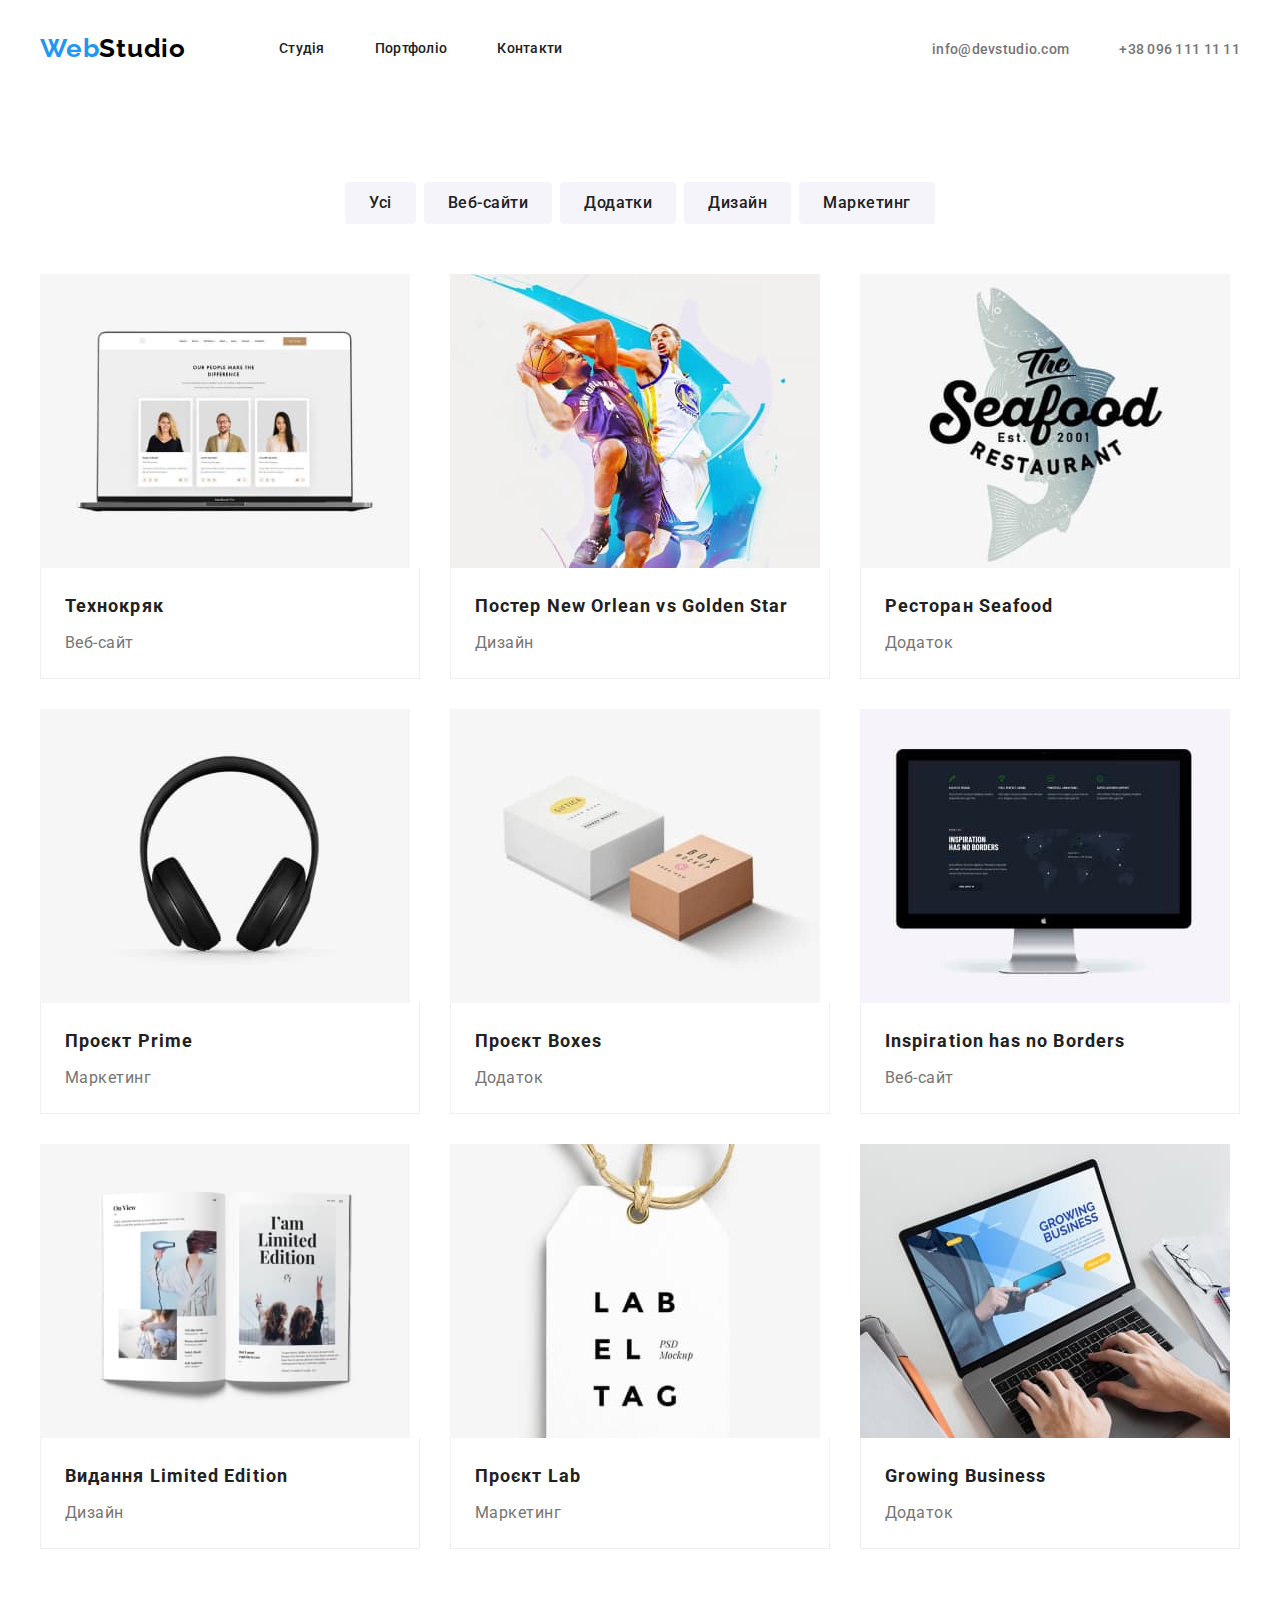
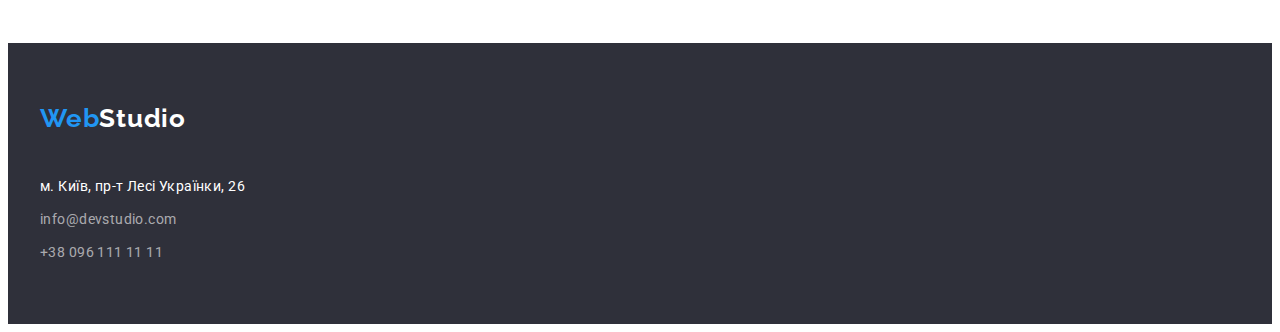
==== portfolio.html @ 74b708aa "Initial commit" ====
<!DOCTYPE html>
<html lang="uk">
	<head>
		<meta charset="UTF-8" />
		<meta http-equiv="X-UA-Compatible" content="IE=edge" />
		<meta name="viewport" content="width=device-width, initial-scale=1.0" />
		<title>Document</title>
		<link rel="preconnect" href="https://fonts.googleapis.com" />
		<link rel="preconnect" href="https://fonts.gstatic.com" crossorigin />
		<link
			href="https://fonts.googleapis.com/css2?family=Raleway:wght@700&family=Roboto:wght@400;500;700;900&display=swap"
			rel="stylesheet"
		/>
		<link
			rel="stylesheet"
			href="https://cdnjs.cloudflare.com/ajax/libs/modern-normalize/1.1.0/modern-normalize.min.css"
			integrity="sha512-wpPYUAdjBVSE4KJnH1VR1HeZfpl1ub8YT/NKx4PuQ5NmX2tKuGu6U/JRp5y+Y8XG2tV+wKQpNHVUX03MfMFn9Q=="
			crossorigin="anonymous"
			referrerpolicy="no-referrer"
		/>
		<link rel="stylesheet" href="./css/styles.css" />
	</head>
	<body>
		<!-- =========================HEDER========================= -->
		<header class="heder">
			<div class="heder-conteiner conteiner">
				<a href="/" class="heder-logo link">
					Web<span class="heder-logo-part link">Studio</span>
				</a>
				<nav class="nav-list list">
					<ul class="hedern-nav-list list">
						<li class="nav-item list"><a href="index.html" class="nav-link link">Студія</a></li>
						<li class="nav-item list"><a href="portfolio.html" class="nav-link link">Портфоліо</a></li>
						<li class="nav-item list"><a href="" class="nav-link link">Контакти</a></li>
					</ul>
				</nav>
				<ul class="heder-list list">
					<li class="heder-mail-item">
						<a href="mailto:info@devstudio.com" class="heder-mail-link link">info@devstudio.com</a>
					</li>
					<li class="heder-tel-item">
						<a href="tel:+380961111111" class="heder-tel-link link">+38 096 111 11 11</a>
					</li>
				</ul>
			</div>
			<!-- =========================HEDER========================= -->
		</header>
		<main class="main-portfolio section">
			<!-- =========================MAIN========================= -->
			<div class="conteiner">
				<h1 hidden class="secondary-title">Портфоліо</h1>
				<ul class="main-list-btn list">
					<li class="main-item-btn"><button type="button" class="portfolio-btn">Усі</button></li>
					<li class="main-item-btn"><button type="button" class="portfolio-btn">Веб-сайти</button></li>
					<li class="main-item-btn"><button type="button" class="portfolio-btn">Додатки</button></li>
					<li class="main-item-btn"><button type="button" class="portfolio-btn">Дизайн</button></li>
					<li class="main-item-btn"><button type="button" class="portfolio-btn">Маркетинг</button></li>
				</ul>
				<ul class="portfolio-list list">
					<li class="portfolio-item-list">
						<img src="./images/portfolio-img-1.jpg" alt="товар" width="370" height="294" />
						<div class="sub-border">
							<h2 class="portfolio-title">Технокряк</h2>
							<p class="portfolio-text">Веб-сайт</p>
						</div>
					</li>
					<li class="portfolio-item-list">
						<img src="./images/portfolio-img-2.jpg" alt="товар" width="370" height="294" />
						<div class="sub-border">
							<h2 class="portfolio-title">Постер New Orlean vs Golden Star</h2>
							<p class="portfolio-text">Дизайн</p>
						</div>
					</li>
					<li class="portfolio-item-list">
						<img src="./images/portfolio-img-3.jpg" alt="товар" width="370" height="294" />
						<div class="sub-border">
							<h2 class="portfolio-title">Ресторан Seafood</h2>
							<p class="portfolio-text">Додаток</p>
						</div>
					</li>
					<li class="portfolio-item-list">
						<img src="./images/portfolio-img-4.jpg" alt="товар" width="370" height="294" />
						<div class="sub-border">
							<h2 class="portfolio-title">Проєкт Prime</h2>
							<p class="portfolio-text">Маркетинг</p>
						</div>
					</li>
					<li class="portfolio-item-list">
						<img src="./images/portfolio-img-5.jpg" alt="товар" width="370" height="294" />
						<div class="sub-border">
							<h2 class="portfolio-title">Проєкт Boxes</h2>
							<p class="portfolio-text">Додаток</p>
						</div>
					</li>
					<li class="portfolio-item-list">
						<img src="./images/portfolio-img-6.jpg" alt="товар" width="370" height="294" />
						<div class="sub-border">
							<h2 class="portfolio-title">Inspiration has no Borders</h2>
							<p class="portfolio-text">Веб-сайт</p>
						</div>
					</li>
					<li class="portfolio-item-list">
						<img src="./images/portfolio-img-7.jpg" alt="товар" width="370" height="294" />
						<div class="sub-border">
							<h2 class="portfolio-title">Видання Limited Edition</h2>
							<p class="portfolio-text">Дизайн</p>
						</div>
					</li>
					<li class="portfolio-item-list">
						<img src="./images/portfolio-img-8.jpg" alt="товар" width="370" height="294" />
						<div class="sub-border">
							<h2 class="portfolio-title">Проєкт Lab</h2>
							<p class="portfolio-text">Маркетинг</p>
						</div>
					</li>
					<li class="portfolio-item-list">
						<img src="./images/portfolio-img-9.jpg" alt="товар" width="370" height="294" />
						<div class="sub-border">
							<h2 class="portfolio-title">Growing Business</h2>
							<p class="portfolio-text">Додаток</p>
						</div>
					</li>
				</ul>
			</div>
			<!-- =========================MAIN========================= -->
		</main>
		<!-- =========================FOOTER========================= -->
		<footer class="footer">
			<div class="conteiner">
				<a href="/" class="footer-logo link">
					Web<span class="footer-logo-part link">Studio</span>
				</a>
				<address class="address">
					<ul class="address-list list">
						<li class="footer-map-item">
							<a
								href="https://goo.gl/maps/tcsQ4ocLexiFxSDB9"
								target="_blank"
								rel="noopener noreferrer nofollow"
								class="footer-map-link link"
							>
								м. Київ, пр-т Лесі Українки, 26
							</a>
						</li>
						<li class="footer-mail-item">
							<a href="mailto:info@devstudio.com" class="footer-mail-link link">info@devstudio.com</a>
						</li>
						<li class="footer-tel-item">
							<a href="tel:+380961111111" class="footer-tel-link link">+38 096 111 11 11</a>
						</li>
					</ul>
				</address>
			</div>
		</footer>
		<!-- =========================FOOTER========================= -->
	</body>
</html>
---- css/styles.css ----
:root {
	--heder-logo-color: #2196f3;
	--heder-logo-color-sub: #000000;
	--nav-link-hover-focus: #2196f3;
	--heder-mail-tel: #757575;
	--heder-mail-tel-hover-focus: #2196f3;
	--main-background-color: #2f303a;
	--main-title: #ffffff;
	--main-text-btn-color: #ffffff;
	--main-btn-background-color: #2196f3;
	--main-btn-background-color-hover-focus: #188ce8;
	--secondary-text-color: #757575;
	--footer-background-color: #2f303a;
	--footer-logo: #2196f3;
	--footer-logo-part: #ffffff;
	--footer-map-link: #ffffff;
	--footer-mail-tel-link: rgba(255, 255, 255, 0.6);
	--footer-mail-map-tel-link-focus-hover: #2196f3;
	--portfolio-btn-color: #212121;
	--portfolio-btn-background: #f5f4fa;
	--portfolio-btn-color-hover-focus: #ffffff;
	--portfolio-btn-background-hover-focus: #2196f3;
	--portfolio-text: #757575;
}

body {
	font-family: "Roboto", sans-serif;
	color: #212121;
	background-color: #ffffff;
}
.conteiner {
	width: 1200px;
	padding-left: 15px;
	padding-right: 15px;
	margin-left: auto;
	margin-right: auto;
	/* outline: 2px solid rgb(153, 51, 51); */
}
.section {
	padding-top: 94px;
	padding-bottom: 94px;
}
/* reset start */
h1,
h2,
h3,
h4,
h5,
h6,
ul,
p {
	margin: 0;
}
.list {
	list-style: none;
	margin: 0;
	padding: 0;
}
.link {
	text-decoration: none;
	color: currentColor;
}
img {
	display: block;
	max-width: 100%;
	height: auto;
}
/*  =========================HEDER=========================  */

.heder-conteiner {
	display: flex;
	align-items: center;
}
.heder-logo {
	font-family: "Raleway", sans-serif;
	font-weight: 700;
	font-size: 26px;
	line-height: calc(31 / 26);
	letter-spacing: 0.03em;
	color: var(--heder-logo-color);
	margin-right: 93px;
}
.heder-logo-part {
	color: var(--heder-logo-color-sub);
}

.nav-link {
	display: block;
	font-weight: 500;
	font-size: 14px;
	line-height: calc(16 / 14);
	letter-spacing: 0.02em;
	color: #212121;
	padding-top: 32px;
	padding-bottom: 32px;
}
.nav-link:hover,
.nav-link:focus {
	font-weight: 500;
	font-size: 14px;
	line-height: calc(16 / 14);
	letter-spacing: 0.02em;

	color: var(--nav-link-hover-focus);
}
.hedern-nav-list {
	display: flex;
	gap: 50px;
}
.heder-list {
	display: flex;
	margin-left: auto;
	gap: 50px;
}
.heder-mail-link {
	font-weight: 500;
	font-size: 14px;
	line-height: calc(16 / 14);
	letter-spacing: 0.02em;

	color: var(--heder-mail-tel);
}

.heder-tel-link {
	font-weight: 500;
	font-size: 14px;
	line-height: calc(16 / 14);
	letter-spacing: 0.02em;

	color: var(--heder-mail-tel);
}
.heder-tel-link:hover,
.heder-tel-link:focus,
.heder-mail-link:hover,
.heder-mail-link:focus {
	font-weight: 500;
	font-size: 14px;
	line-height: calc(16 / 14);
	letter-spacing: 0.02em;

	color: var(--heder-mail-tel-hover-focus);
}
/*  =========================HEDER=========================  */

/*  =========================MAIN=========================  */
.main {
	background-color: var(--main-background-color);
	padding-top: 200px;
	padding-bottom: 200px;
}
.main-title {
	font-family: "Roboto";
	font-weight: 900;
	font-size: 44px;
	line-height: calc(60 / 44);
	text-align: center;
	letter-spacing: 0.06em;
	text-transform: uppercase;
	color: var(--main-title);
	margin-bottom: 30px;
	width: 696px;
	margin-left: auto;
	margin-right: auto;
}
.main-btn {
	display: block;
	font-family: inherit;
	font-weight: 700;
	font-size: 16px;
	line-height: calc(30 / 16);
	color: var(--main-text-btn-color);
	cursor: pointer;
	background: var(--main-btn-background-color);
	border-radius: 4px;
	border-color: transparent;
	padding: 10px 32px;
	min-width: 216px;
	min-height: 50px;
	margin-left: auto;
	margin-right: auto;
}
.main-btn:hover,
.main-btn:focus {
	background: var(--main-btn-background-color-hover-focus);
}
/* secondary */

.secondary-list {
	display: flex;
}
.secondary-list-item {
	flex-basis: calc((100%-30px * 3) / 4);
}
.secondary-list-item:not(:last-child) {
	margin-right: 30px;
}

.secondary-sub-title {
	font-weight: 700;
	font-size: 14px;
	line-height: calc(16 / 14);
	letter-spacing: 0.03em;
	text-transform: uppercase;
	margin-bottom: 10px;
}
.secondary-text {
	font-weight: 400;
	font-size: 14px;
	line-height: calc(24 / 14);
	letter-spacing: 0.03em;
	color: var(--secondary-text-color);
}
/*  about  */

.about-list {
	display: flex;
	gap: 30px;
}
.about-title {
	font-weight: 700;
	font-size: 36px;
	line-height: calc(42 / 36);
	letter-spacing: 0.03em;
	text-align: center;
	margin-bottom: 50px;
}
.about-list-item {
	padding-bottom: 94px;
}
/* comanda */
.comanda {
	background-color: #f5f4fa;
}
.comanda-list {
	display: flex;
	flex-wrap: wrap;
	gap: 30px;
}
.comanda-title {
	font-weight: 700;
	font-size: 36px;
	line-height: calc(42 / 36);
	letter-spacing: 0.03em;
	text-align: center;
	margin-bottom: 50px;
}
.comanda-item-list {
	background-color: #ffffff;
	flex-basis: calc((100% - 30px * 3) / 4);
}
.comanda-sub-title {
	font-weight: 500;
	font-size: 16px;
	line-height: calc(19 / 16);
	letter-spacing: 0.03em;
	color: var(--secondary-sub-title-color);
	text-align: center;
	margin-top: 30px;
	margin-bottom: 10px;
}
.comanda-text {
	font-weight: 400;
	font-size: 16px;
	line-height: calc(19 / 16);
	letter-spacing: 0.03em;
	color: var(--secondary-text-color);
	text-align: center;
	padding-bottom: 30px;
}

/*  =========================MAIN=========================  */
/*  =========================FOOTER=========================  */
.address {
	font-style: normal;
}
.footer {
	background-color: var(--footer-background-color);
	padding-top: 60px;
	padding-bottom: 60px;
}
.footer-logo {
	display: inline-block;
	font-family: "Raleway", sans-serif;
	font-weight: 700;
	font-size: 26px;
	line-height: calc(31 / 26);
	letter-spacing: 0.03em;
	color: var(--footer-logo);
	margin-bottom: 20px;
}

.footer-logo-part {
	color: var(--footer-logo-part);
	margin-bottom: 20px;
	display: inline-block;
}
.footer-map-item {
	margin-bottom: 9px;
}
.footer-mail-item {
	margin-bottom: 9px;
}

.footer-map-link {
	font-weight: 400;
	font-size: 14px;
	line-height: calc(24 / 14);
	letter-spacing: 0.03em;
	color: var(--footer-map-link);
}

.footer-mail-link {
	font-weight: 400;
	font-size: 14px;
	line-height: calc(24 / 14);
	letter-spacing: 0.03em;
	color: var(--footer-mail-tel-link);
}
.footer-tel-link {
	font-weight: 400;
	font-size: 14px;
	line-height: calc(24 / 14);
	letter-spacing: 0.03em;
	color: var(--footer-mail-tel-link);
}
.footer-map-link:hover,
.footer-map-link:focus,
.footer-tel-link:hover,
.footer-tel-link:focus,
.footer-mail-link:hover,
.footer-mail-link:focus {
	color: var(--footer-mail-map-tel-link-focus-hover);
}
/*  =========================FOOTER=========================  */
/*  =========================MAIN PORTFOLIO=========================  */
.main-list-btn {
	display: flex;
	gap: 8px;
	justify-content: center;
	margin-bottom: 50px;
}
.portfolio-list {
	display: flex;
	flex-wrap: wrap;
	gap: 30px;
}
.portfolio-btn {
	display: block;
	cursor: pointer;
	font-family: inherit;
	background: var(--portfolio-btn-background);
	border-radius: 4px;
	border-color: transparent;
	font-weight: 500;
	font-size: 16px;
	line-height: calc(26 / 16);
	text-align: center;
	letter-spacing: 0.03em;
	color: var(--portfolio-btn-color);
	padding: 6px 22px;
}
.portfolio-btn:hover,
.portfolio-btn:focus {
	background: var(--portfolio-btn-background-hover-focus);
	box-shadow: 0px 3px 1px rgba(0, 0, 0, 0.1), 0px 1px 2px rgba(0, 0, 0, 0.08), 0px 2px 2px rgba(0, 0, 0, 0.12);
	border-radius: 4px;
	font-weight: 500;
	font-size: 16px;
	line-height: calc(26 / 16);
	text-align: center;
	letter-spacing: 0.03em;
	color: var(--portfolio-btn-color-hover-focus);
}
.portfolio-item-list {
	flex-basis: calc((100% - 30px * 2) / 3);
}
.portfolio-title {
	font-weight: 700;
	font-size: 18px;
	line-height: calc(36 / 18);
	letter-spacing: 0.06em;
	color: var(--portfolio-title);
	margin-bottom: 4px;
}
.portfolio-text {
	font-size: 16px;
	line-height: calc(30 / 16);
	letter-spacing: 0.03em;
	color: var(--portfolio-text);
}

.sub-border {
	padding: 20px 24px;
	border: 1px solid #eeeeee;
	border-top: none;
}
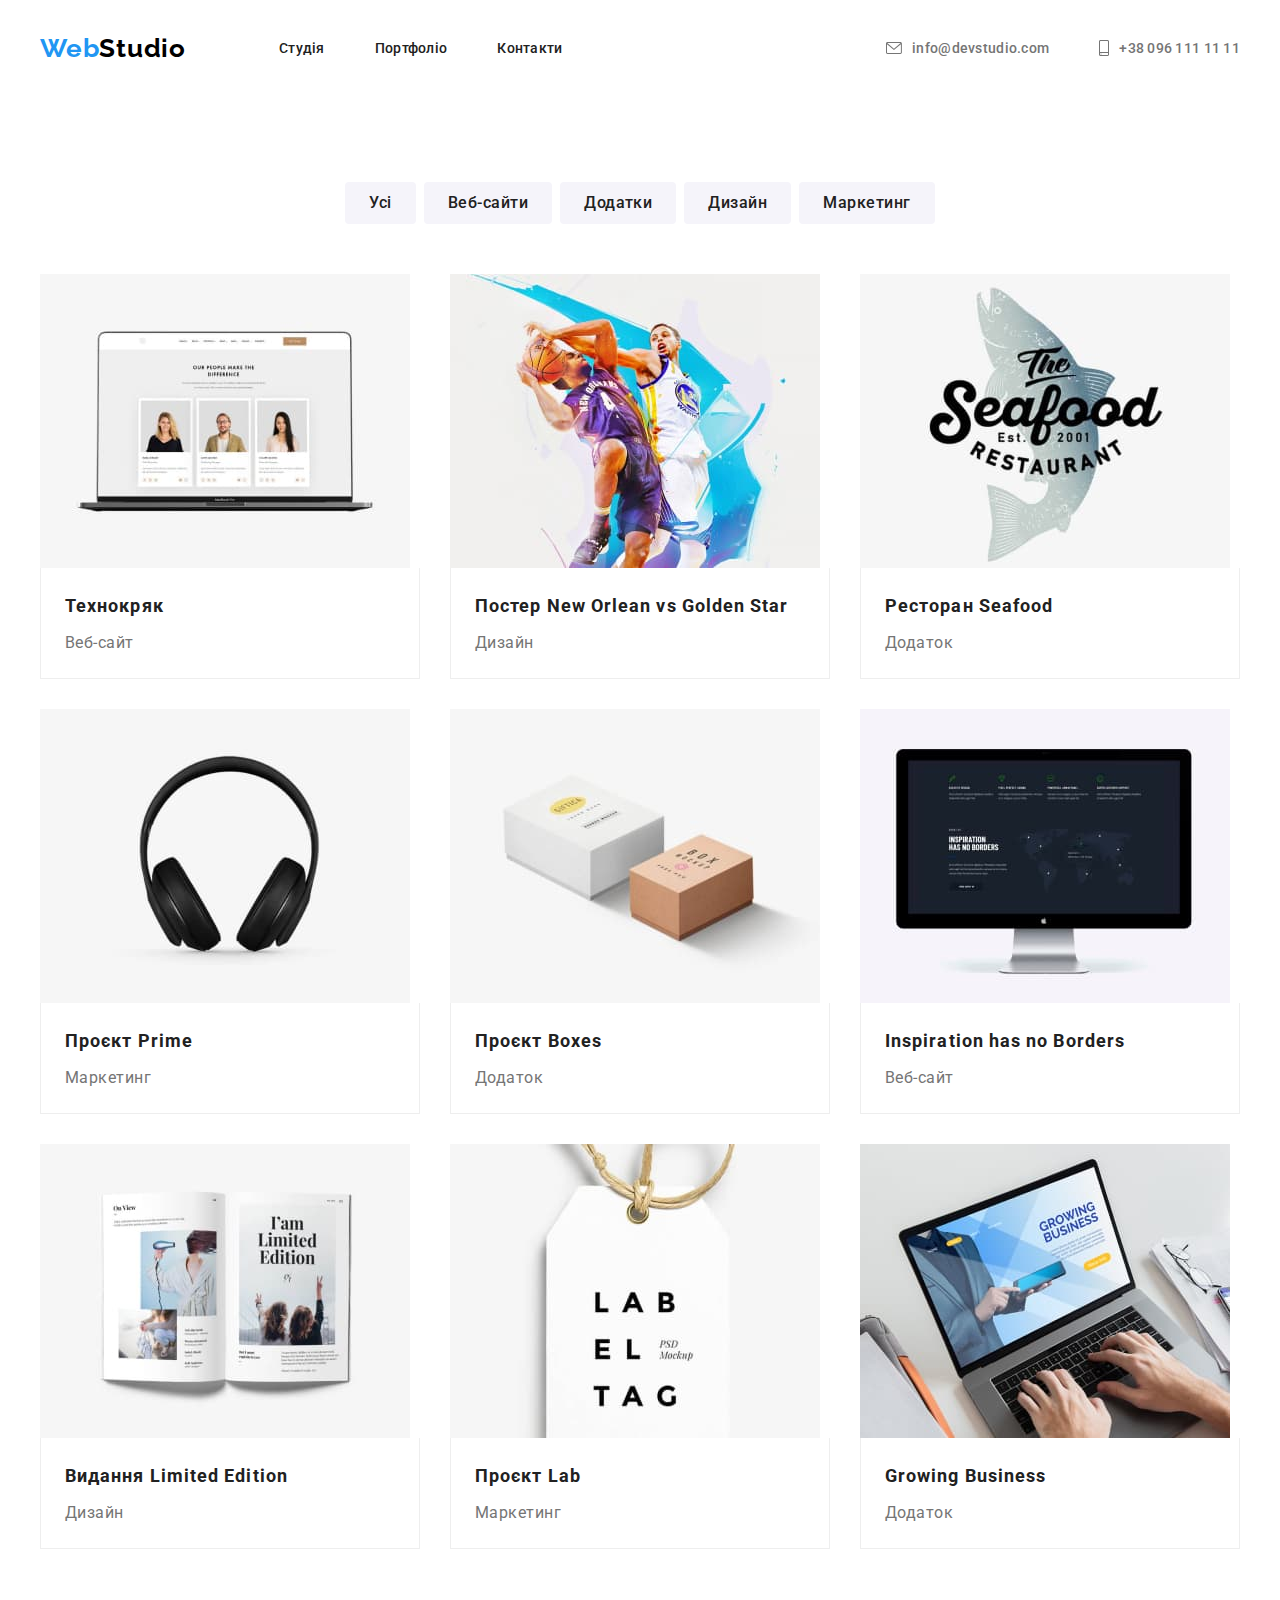
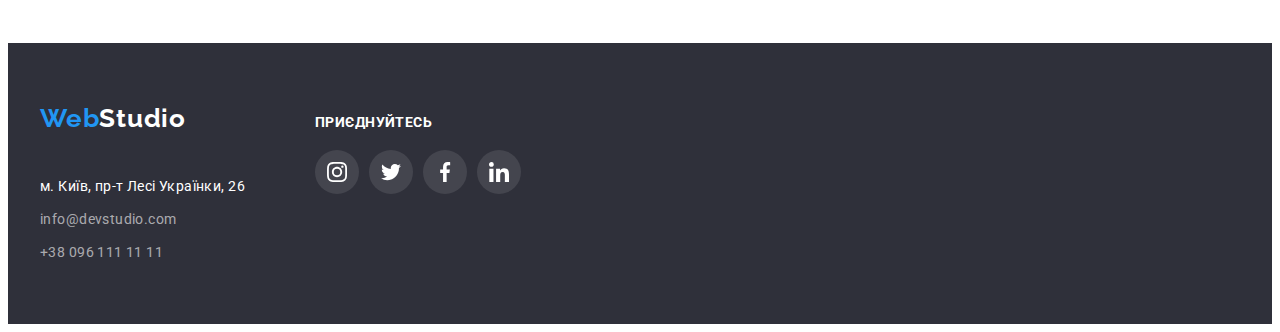
==== commit b2d624c3: "hw-04 full" ====
--- a/portfolio.html
+++ b/portfolio.html
@@ -36,10 +36,20 @@
 				</nav>
 				<ul class="heder-list list">
 					<li class="heder-mail-item">
-						<a href="mailto:info@devstudio.com" class="heder-mail-link link">info@devstudio.com</a>
+						<a href="mailto:info@devstudio.com" class="heder-mail-link link">
+							<svg class="heder-mail-icon" width="16" height="12">
+								<use href="./images/icons.svg#icon-convert"></use>
+							</svg>
+							info@devstudio.com
+						</a>
 					</li>
 					<li class="heder-tel-item">
-						<a href="tel:+380961111111" class="heder-tel-link link">+38 096 111 11 11</a>
+						<a href="tel:+380961111111" class="heder-tel-link link">
+							<svg class="heder-tel-icon" width="10" height="16">
+								<use href="./images/icons.svg#icon-smartphone"></use>
+							</svg>
+							+38 096 111 11 11
+						</a>
 					</li>
 				</ul>
 			</div>
@@ -126,30 +136,91 @@
 		</main>
 		<!-- =========================FOOTER========================= -->
 		<footer class="footer">
-			<div class="conteiner">
-				<a href="/" class="footer-logo link">
-					Web<span class="footer-logo-part link">Studio</span>
-				</a>
-				<address class="address">
-					<ul class="address-list list">
-						<li class="footer-map-item">
-							<a
-								href="https://goo.gl/maps/tcsQ4ocLexiFxSDB9"
-								target="_blank"
-								rel="noopener noreferrer nofollow"
-								class="footer-map-link link"
-							>
-								м. Київ, пр-т Лесі Українки, 26
-							</a>
-						</li>
-						<li class="footer-mail-item">
-							<a href="mailto:info@devstudio.com" class="footer-mail-link link">info@devstudio.com</a>
-						</li>
-						<li class="footer-tel-item">
-							<a href="tel:+380961111111" class="footer-tel-link link">+38 096 111 11 11</a>
+			<div class="footer-flex conteiner">
+				<div>
+					<a href="/" class="footer-logo link">
+						Web<span class="footer-logo-part link">Studio</span>
+					</a>
+
+					<address class="address">
+						<ul class="address-list list">
+							<li class="footer-map-item">
+								<a
+									href="https://goo.gl/maps/tcsQ4ocLexiFxSDB9"
+									target="_blank"
+									rel="noopener noreferrer nofollow"
+									class="footer-map-link link"
+								>
+									м. Київ, пр-т Лесі Українки, 26
+								</a>
+							</li>
+							<li class="footer-mail-item">
+								<a href="mailto:info@devstudio.com" class="footer-mail-link link">info@devstudio.com</a>
+							</li>
+							<li class="footer-tel-item">
+								<a href="tel:+380961111111" class="footer-tel-link link">+38 096 111 11 11</a>
+							</li>
+						</ul>
+					</address>
+				</div>
+
+				<section>
+					<h2 class="footer-title">приєднуйтесь</h2>
+					<ul class="footer-list list">
+						<li class="footer-item">
+							<a
+								class="footer-link link"
+								href="https://instagram.com"
+								target="_blank"
+								rel="noopener noreferrer"
+								aria-label="Instagram icon"
+							>
+								<svg class="footer-icon" width="20" height="20">
+									<use href="./images/icons.svg#icon-instagram"></use>
+								</svg>
+							</a>
+						</li>
+						<li class="footer-item">
+							<a
+								class="footer-link link"
+								href="https://twitter.com"
+								target="_blank"
+								rel="noopener noreferrer"
+								aria-label="Twitter icon"
+							>
+								<svg class="footer-icon" width="20" height="20">
+									<use href="./images/icons.svg#icon-twitter"></use>
+								</svg>
+							</a>
+						</li>
+						<li class="footer-item">
+							<a
+								class="footer-link link"
+								href="https://facebook.com"
+								target="_blank"
+								rel="noopener noreferrer"
+								aria-label="Facebook icon"
+							>
+								<svg class="footer-icon" width="20" height="20">
+									<use href="./images/icons.svg#icon-facebook"></use>
+								</svg>
+							</a>
+						</li>
+						<li class="footer-item">
+							<a
+								class="footer-link link"
+								href="https://linkedin.com"
+								target="_blank"
+								rel="noopener noreferrer"
+								aria-label="Linkedin icon"
+							>
+								<svg class="footer-icon" width="20" height="20">
+									<use href="./images/icons.svg#icon-linkedin"></use>
+								</svg>
+							</a>
 						</li>
 					</ul>
-				</address>
+				</section>
 			</div>
 		</footer>
 		<!-- =========================FOOTER========================= -->
--- a/css/styles.css
+++ b/css/styles.css
@@ -117,8 +117,13 @@
 	font-size: 14px;
 	line-height: calc(16 / 14);
 	letter-spacing: 0.02em;
-
 	color: var(--heder-mail-tel);
+	display: flex;
+	align-items: center;
+	gap: 10px;
+}
+.heder-mail-icon {
+	fill: currentColor;
 }
 
 .heder-tel-link {
@@ -126,8 +131,13 @@
 	font-size: 14px;
 	line-height: calc(16 / 14);
 	letter-spacing: 0.02em;
-
+	display: flex;
+	align-items: center;
+	gap: 10px;
 	color: var(--heder-mail-tel);
+}
+.heder-tel-icon {
+	fill: currentColor;
 }
 .heder-tel-link:hover,
 .heder-tel-link:focus,
@@ -144,10 +154,16 @@
 
 /*  =========================MAIN=========================  */
 .main {
+	max-width: 1600px;
+	margin: 0px auto;
 	background-color: var(--main-background-color);
 	padding-top: 200px;
 	padding-bottom: 200px;
-}
+	background-image: linear-gradient(rgba(47, 48, 58, 0.4), rgba(47, 48, 58, 0.4)), url(../images/main.jpg);
+	background-repeat: no-repeat;
+	background-position: center;
+}
+
 .main-title {
 	font-family: "Roboto";
 	font-weight: 900;
@@ -188,6 +204,14 @@
 .secondary-list {
 	display: flex;
 }
+.secondary-block {
+	display: flex;
+	align-items: center;
+	background-color: #f5f4fa;
+	border-radius: 4px;
+	padding: 25px 100px;
+	margin-bottom: 30px;
+}
 .secondary-list-item {
 	flex-basis: calc((100%-30px * 3) / 4);
 }
@@ -247,6 +271,7 @@
 .comanda-item-list {
 	background-color: #ffffff;
 	flex-basis: calc((100% - 30px * 3) / 4);
+	box-shadow: 0px 1px 3px rgba(0, 0, 0, 0.12), 0px 1px 1px rgba(0, 0, 0, 0.14), 0px 2px 1px rgba(0, 0, 0, 0.2);
 }
 .comanda-sub-title {
 	font-weight: 500;
@@ -267,12 +292,64 @@
 	text-align: center;
 	padding-bottom: 30px;
 }
+.social-list {
+	display: flex;
+	justify-content: center;
+	align-items: center;
+	gap: 10px;
+	margin-bottom: 30px;
+}
+.social-link {
+	display: flex;
+	justify-content: center;
+	align-items: center;
+	width: 44px;
+	height: 44px;
+	border-radius: 50%;
+	background-color: #ffffff;
+	fill: #afb1b8;
+}
+.social-link:hover {
+	background: #2196f3;
+	fill: #ffffff;
+}
+/* client */
+.client-title {
+	font-weight: 700;
+	font-size: 36px;
+	line-height: calc(42 / 36);
+	letter-spacing: 0.03em;
+	text-align: center;
+	margin-bottom: 50px;
+}
+.client-list {
+	display: flex;
+	justify-content: center;
+	align-items: center;
+	gap: 30px;
+}
+.client-link {
+	display: flex;
+	justify-content: center;
+	align-items: center;
+	width: 170px;
+	height: 92px;
+	border: 1px solid #afb1b8;
+	border-radius: 4px;
+	background-color: #ffffff;
+	fill: #afb1b8;
+}
+.client-link:hover {
+	fill: #2196f3;
+	border-color: #2196f3;
+}
 
 /*  =========================MAIN=========================  */
 /*  =========================FOOTER=========================  */
 .address {
 	font-style: normal;
 }
+
 .footer {
 	background-color: var(--footer-background-color);
 	padding-top: 60px;
@@ -331,6 +408,40 @@
 .footer-mail-link:focus {
 	color: var(--footer-mail-map-tel-link-focus-hover);
 }
+.footer-flex {
+	display: flex;
+	align-items: baseline;
+	gap: 70px;
+}
+.footer-title {
+	font-weight: 700;
+	font-size: 14px;
+	line-height: calc(16 / 14);
+	letter-spacing: 0.03em;
+	text-transform: uppercase;
+	color: #ffffff;
+	margin-bottom: 20px;
+}
+.footer-list {
+	display: flex;
+	justify-content: center;
+	align-items: center;
+	gap: 10px;
+	margin-bottom: 30px;
+}
+.footer-link {
+	display: flex;
+	justify-content: center;
+	align-items: center;
+	width: 44px;
+	height: 44px;
+	border-radius: 50%;
+	background-color: rgba(255, 255, 255, 0.1);
+	fill: #ffffff;
+}
+.footer-link:hover {
+	background: #2196f3;
+}
 /*  =========================FOOTER=========================  */
 /*  =========================MAIN PORTFOLIO=========================  */
 .main-list-btn {
@@ -344,6 +455,7 @@
 	flex-wrap: wrap;
 	gap: 30px;
 }
+
 .portfolio-btn {
 	display: block;
 	cursor: pointer;
@@ -370,10 +482,16 @@
 	text-align: center;
 	letter-spacing: 0.03em;
 	color: var(--portfolio-btn-color-hover-focus);
+	box-shadow: 0px 3px 1px rgba(0, 0, 0, 0.1), 0px 1px 2px rgba(0, 0, 0, 0.08), 0px 2px 2px rgba(0, 0, 0, 0.12);
 }
 .portfolio-item-list {
 	flex-basis: calc((100% - 30px * 2) / 3);
 }
+.portfolio-item-list:hover {
+	box-shadow: 0px 1px 1px rgba(0, 0, 0, 0.12), 0px 4px 4px rgba(0, 0, 0, 0.06), 1px 4px 6px rgba(0, 0, 0, 0.16);
+	cursor: pointer;
+}
+
 .portfolio-title {
 	font-weight: 700;
 	font-size: 18px;
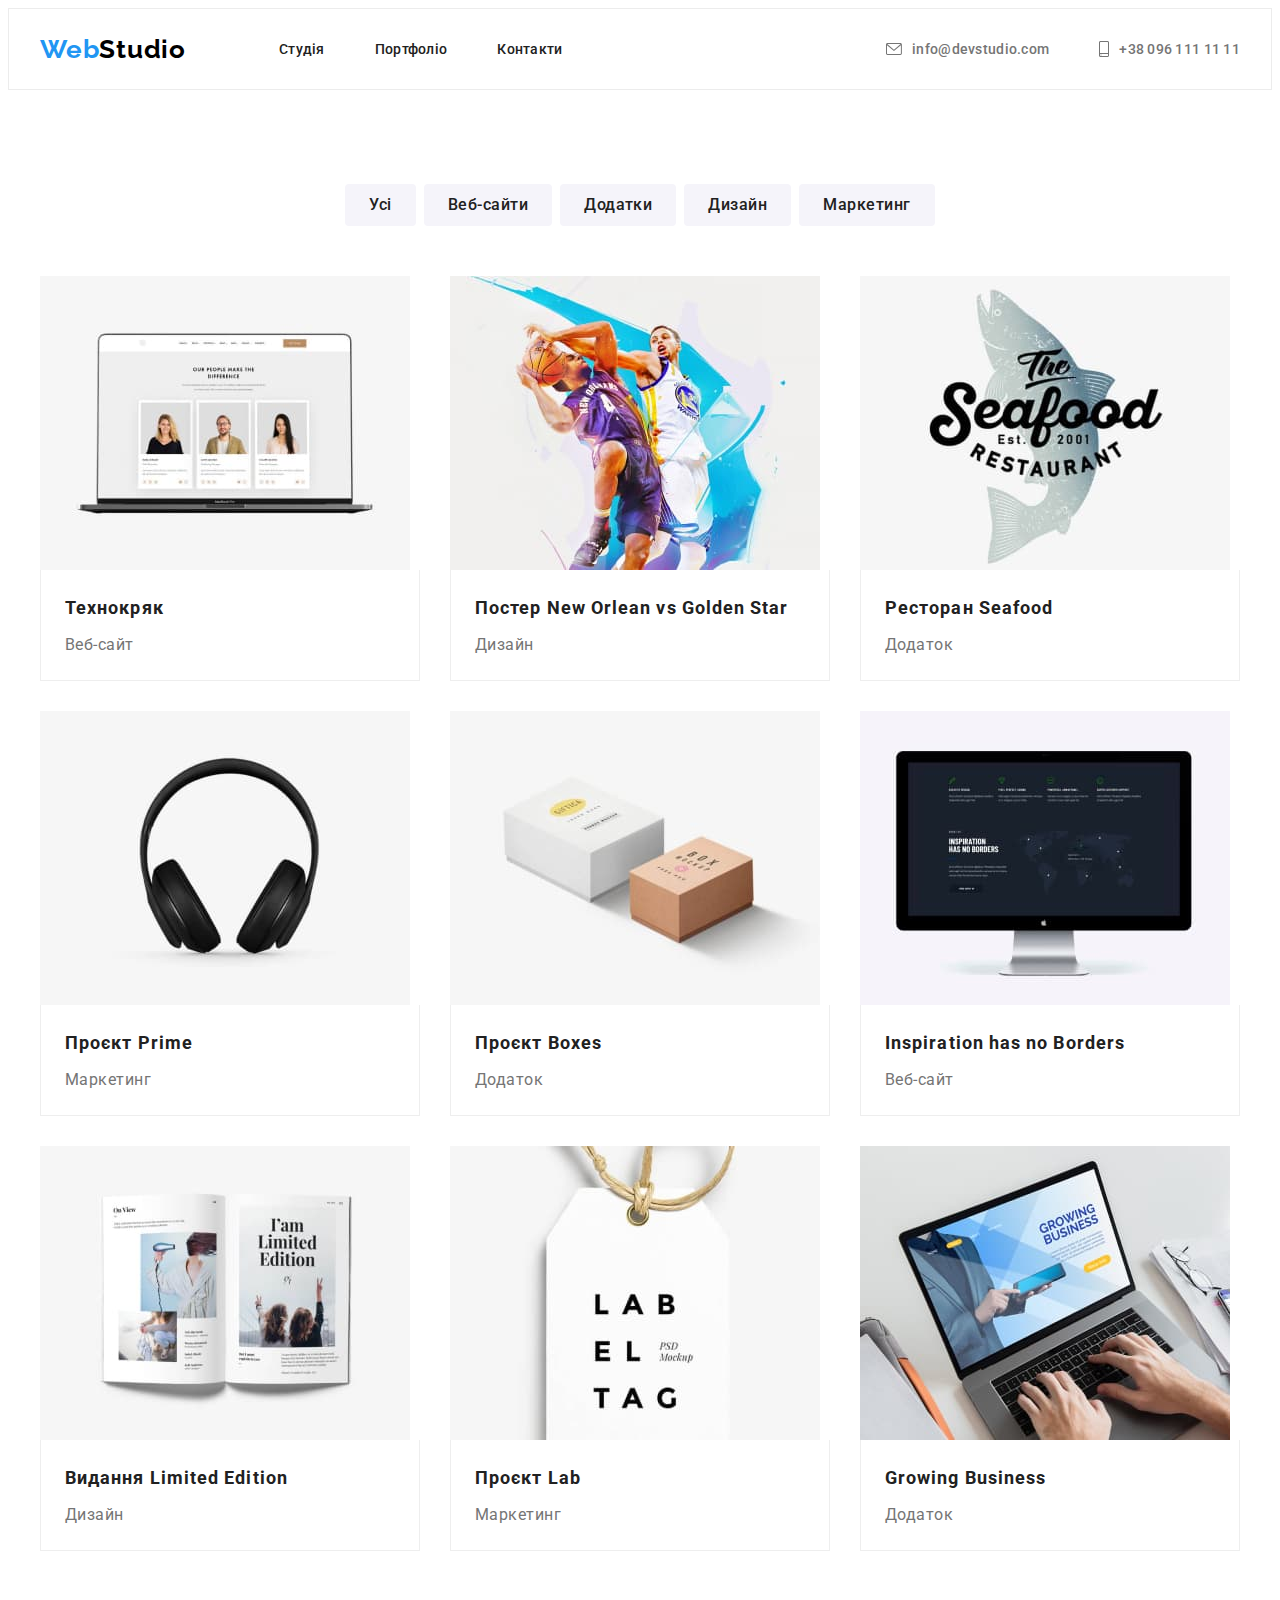
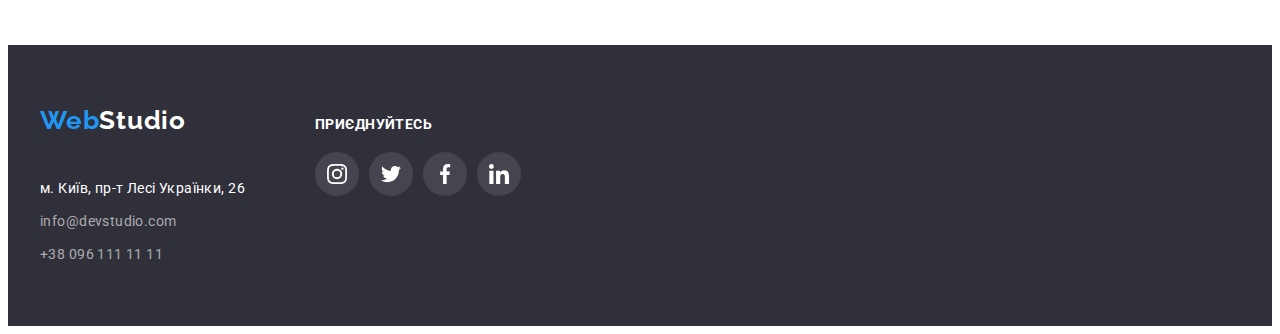
==== commit 09af3800: "hw-05 full" ====
--- a/portfolio.html
+++ b/portfolio.html
@@ -68,63 +68,108 @@
 				</ul>
 				<ul class="portfolio-list list">
 					<li class="portfolio-item-list">
-						<img src="./images/portfolio-img-1.jpg" alt="товар" width="370" height="294" />
+						<div class="portfolio-thumb">
+							<img src="./images/portfolio-img-1.jpg" alt="товар" width="370" height="294" />
+							<div class="portfolio-overlay">
+								<p class="portfolio-overlay-text">Ресурс пропонує комплексні пропозиції з різним рівнем функціоналу та сервісів. Все це дозволить відвідувачу отримати вичерпні відомості про компанію чи приватну особу.</p>
+							</div>
+						</div>
 						<div class="sub-border">
 							<h2 class="portfolio-title">Технокряк</h2>
 							<p class="portfolio-text">Веб-сайт</p>
 						</div>
 					</li>
 					<li class="portfolio-item-list">
-						<img src="./images/portfolio-img-2.jpg" alt="товар" width="370" height="294" />
+						<div class="portfolio-thumb">
+							<img src="./images/portfolio-img-2.jpg" alt="товар" width="370" height="294" />
+							<div class="portfolio-overlay">
+								<p class="portfolio-overlay-text">Ресурс пропонує комплексні пропозиції з різним рівнем функціоналу та сервісів. Все це дозволить відвідувачу отримати вичерпні відомості про компанію чи приватну особу.</p>
+							</div>
+						</div>
 						<div class="sub-border">
 							<h2 class="portfolio-title">Постер New Orlean vs Golden Star</h2>
 							<p class="portfolio-text">Дизайн</p>
 						</div>
 					</li>
 					<li class="portfolio-item-list">
-						<img src="./images/portfolio-img-3.jpg" alt="товар" width="370" height="294" />
+						<div class="portfolio-thumb">
+							<img src="./images/portfolio-img-3.jpg" alt="товар" width="370" height="294" />
+							<div class="portfolio-overlay">
+								<p class="portfolio-overlay-text">Ресурс пропонує комплексні пропозиції з різним рівнем функціоналу та сервісів. Все це дозволить відвідувачу отримати вичерпні відомості про компанію чи приватну особу.</p>
+							</div>
+						</div>
 						<div class="sub-border">
 							<h2 class="portfolio-title">Ресторан Seafood</h2>
 							<p class="portfolio-text">Додаток</p>
 						</div>
 					</li>
 					<li class="portfolio-item-list">
-						<img src="./images/portfolio-img-4.jpg" alt="товар" width="370" height="294" />
+						<div class="portfolio-thumb">
+							<img src="./images/portfolio-img-4.jpg" alt="товар" width="370" height="294" />
+							<div class="portfolio-overlay">
+								<p class="portfolio-overlay-text">Ресурс пропонує комплексні пропозиції з різним рівнем функціоналу та сервісів. Все це дозволить відвідувачу отримати вичерпні відомості про компанію чи приватну особу.</p>
+							</div>
+						</div>
 						<div class="sub-border">
 							<h2 class="portfolio-title">Проєкт Prime</h2>
 							<p class="portfolio-text">Маркетинг</p>
 						</div>
 					</li>
 					<li class="portfolio-item-list">
-						<img src="./images/portfolio-img-5.jpg" alt="товар" width="370" height="294" />
+						<div class="portfolio-thumb">
+							<img src="./images/portfolio-img-5.jpg" alt="товар" width="370" height="294" />
+							<div class="portfolio-overlay">
+								<p class="portfolio-overlay-text">Ресурс пропонує комплексні пропозиції з різним рівнем функціоналу та сервісів. Все це дозволить відвідувачу отримати вичерпні відомості про компанію чи приватну особу.</p>
+							</div>
+						</div>
 						<div class="sub-border">
 							<h2 class="portfolio-title">Проєкт Boxes</h2>
 							<p class="portfolio-text">Додаток</p>
 						</div>
 					</li>
 					<li class="portfolio-item-list">
-						<img src="./images/portfolio-img-6.jpg" alt="товар" width="370" height="294" />
+						<div class="portfolio-thumb">
+							<img src="./images/portfolio-img-6.jpg" alt="товар" width="370" height="294" />
+							<div class="portfolio-overlay">
+								<p class="portfolio-overlay-text">Ресурс пропонує комплексні пропозиції з різним рівнем функціоналу та сервісів. Все це дозволить відвідувачу отримати вичерпні відомості про компанію чи приватну особу.</p>
+							</div>
+						</div>
 						<div class="sub-border">
 							<h2 class="portfolio-title">Inspiration has no Borders</h2>
 							<p class="portfolio-text">Веб-сайт</p>
 						</div>
 					</li>
 					<li class="portfolio-item-list">
-						<img src="./images/portfolio-img-7.jpg" alt="товар" width="370" height="294" />
+						<div class="portfolio-thumb">
+							<img src="./images/portfolio-img-7.jpg" alt="товар" width="370" height="294" />
+							<div class="portfolio-overlay">
+								<p class="portfolio-overlay-text">Ресурс пропонує комплексні пропозиції з різним рівнем функціоналу та сервісів. Все це дозволить відвідувачу отримати вичерпні відомості про компанію чи приватну особу.</p>
+							</div>
+						</div>
 						<div class="sub-border">
 							<h2 class="portfolio-title">Видання Limited Edition</h2>
 							<p class="portfolio-text">Дизайн</p>
 						</div>
 					</li>
 					<li class="portfolio-item-list">
-						<img src="./images/portfolio-img-8.jpg" alt="товар" width="370" height="294" />
+						<div class="portfolio-thumb">
+							<img src="./images/portfolio-img-8.jpg" alt="товар" width="370" height="294" />
+							<div class="portfolio-overlay">
+								<p class="portfolio-overlay-text">Ресурс пропонує комплексні пропозиції з різним рівнем функціоналу та сервісів. Все це дозволить відвідувачу отримати вичерпні відомості про компанію чи приватну особу.</p>
+							</div>
+						</div>
 						<div class="sub-border">
 							<h2 class="portfolio-title">Проєкт Lab</h2>
 							<p class="portfolio-text">Маркетинг</p>
 						</div>
 					</li>
 					<li class="portfolio-item-list">
-						<img src="./images/portfolio-img-9.jpg" alt="товар" width="370" height="294" />
+						<div class="portfolio-thumb">
+							<img src="./images/portfolio-img-9.jpg" alt="товар" width="370" height="294" />
+							<div class="portfolio-overlay">
+								<p class="portfolio-overlay-text">Ресурс пропонує комплексні пропозиції з різним рівнем функціоналу та сервісів. Все це дозволить відвідувачу отримати вичерпні відомості про компанію чи приватну особу.</p>
+							</div>
+						</div>
 						<div class="sub-border">
 							<h2 class="portfolio-title">Growing Business</h2>
 							<p class="portfolio-text">Додаток</p>
--- a/css/styles.css
+++ b/css/styles.css
@@ -21,6 +21,9 @@
 	--portfolio-btn-color-hover-focus: #ffffff;
 	--portfolio-btn-background-hover-focus: #2196f3;
 	--portfolio-text: #757575;
+	--heder-inx: 10;
+	--modal-inx: 100;
+	--menu-inx: 1000;
 }
 
 body {
@@ -65,8 +68,11 @@
 	max-width: 100%;
 	height: auto;
 }
+
 /*  =========================HEDER=========================  */
-
+.heder {
+	border: 1px solid #ececec;
+}
 .heder-conteiner {
 	display: flex;
 	align-items: center;
@@ -93,14 +99,33 @@
 	color: #212121;
 	padding-top: 32px;
 	padding-bottom: 32px;
-}
+	position: relative;
+}
+.nav-link::after {
+	position: absolute;
+
+	bottom: -1px;
+	transform: scalex(0.1);
+	display: block;
+	content: "";
+	width: 108%;
+	height: 4px;
+	background: #2196f3;
+	border-radius: 2px;
+	opacity: 0;
+	transition: transform 250ms cubic-bezier(0.4, 0, 0.2, 1), opacity 250ms cubic-bezier(0.4, 0, 0.2, 1);
+}
+.nav-link:hover::after,
+.nav-link:focus:after {
+	transform: scalex(1);
+	opacity: 1;
+}
+.nav-link {
+	transition: color 250ms cubic-bezier(0.4, 0, 0.2, 1);
+}
+
 .nav-link:hover,
 .nav-link:focus {
-	font-weight: 500;
-	font-size: 14px;
-	line-height: calc(16 / 14);
-	letter-spacing: 0.02em;
-
 	color: var(--nav-link-hover-focus);
 }
 .hedern-nav-list {
@@ -121,6 +146,7 @@
 	display: flex;
 	align-items: center;
 	gap: 10px;
+	transition: color 250ms cubic-bezier(0.4, 0, 0.2, 1);
 }
 .heder-mail-icon {
 	fill: currentColor;
@@ -135,6 +161,7 @@
 	align-items: center;
 	gap: 10px;
 	color: var(--heder-mail-tel);
+	transition: color 250ms cubic-bezier(0.4, 0, 0.2, 1);
 }
 .heder-tel-icon {
 	fill: currentColor;
@@ -143,11 +170,6 @@
 .heder-tel-link:focus,
 .heder-mail-link:hover,
 .heder-mail-link:focus {
-	font-weight: 500;
-	font-size: 14px;
-	line-height: calc(16 / 14);
-	letter-spacing: 0.02em;
-
 	color: var(--heder-mail-tel-hover-focus);
 }
 /*  =========================HEDER=========================  */
@@ -186,7 +208,7 @@
 	line-height: calc(30 / 16);
 	color: var(--main-text-btn-color);
 	cursor: pointer;
-	background: var(--main-btn-background-color);
+	background-color: var(--main-btn-background-color);
 	border-radius: 4px;
 	border-color: transparent;
 	padding: 10px 32px;
@@ -194,10 +216,14 @@
 	min-height: 50px;
 	margin-left: auto;
 	margin-right: auto;
+	transition: background-color 250ms cubic-bezier(0.4, 0, 0.2, 1);
 }
 .main-btn:hover,
 .main-btn:focus {
-	background: var(--main-btn-background-color-hover-focus);
+	background-color: var(--main-btn-background-color-hover-focus);
+}
+.heder-btn{
+	animation: heartbeat 5s ease-in-out infinite both;
 }
 /* secondary */
 
@@ -248,8 +274,27 @@
 	text-align: center;
 	margin-bottom: 50px;
 }
+
 .about-list-item {
-	padding-bottom: 94px;
+	position: relative;
+	margin-bottom: 94px;
+}
+.overlay {
+	position: absolute;
+	bottom: 0;
+	width: 100%;
+	padding-top: 27px;
+	padding-bottom: 27px;
+	background-color: rgba(47, 48, 58, 0.8);
+}
+.overlay-text {
+	text-align: center;
+	font-weight: 700;
+	font-size: 14px;
+	line-height: calc(16 / 14);
+	letter-spacing: 0.03em;
+	text-transform: uppercase;
+	color: #ffffff;
 }
 /* comanda */
 .comanda {
@@ -290,7 +335,7 @@
 	letter-spacing: 0.03em;
 	color: var(--secondary-text-color);
 	text-align: center;
-	padding-bottom: 30px;
+	padding-bottom: 16px;
 }
 .social-list {
 	display: flex;
@@ -308,8 +353,10 @@
 	border-radius: 50%;
 	background-color: #ffffff;
 	fill: #afb1b8;
-}
-.social-link:hover {
+	transition: background-color 250ms cubic-bezier(0.4, 0, 0.2, 1), fill 250ms cubic-bezier(0.4, 0, 0.2, 1);
+}
+.social-link:hover,
+.social-link:focus {
 	background: #2196f3;
 	fill: #ffffff;
 }
@@ -338,8 +385,10 @@
 	border-radius: 4px;
 	background-color: #ffffff;
 	fill: #afb1b8;
-}
-.client-link:hover {
+	transition: border-color 250ms cubic-bezier(0.4, 0, 0.2, 1), fill 250ms cubic-bezier(0.4, 0, 0.2, 1);
+}
+.client-link:hover,
+.client-link:focus {
 	fill: #2196f3;
 	border-color: #2196f3;
 }
@@ -384,6 +433,7 @@
 	line-height: calc(24 / 14);
 	letter-spacing: 0.03em;
 	color: var(--footer-map-link);
+	transition: color 250ms cubic-bezier(0.4, 0, 0.2, 1);
 }
 
 .footer-mail-link {
@@ -392,6 +442,7 @@
 	line-height: calc(24 / 14);
 	letter-spacing: 0.03em;
 	color: var(--footer-mail-tel-link);
+	transition: color 250ms cubic-bezier(0.4, 0, 0.2, 1);
 }
 .footer-tel-link {
 	font-weight: 400;
@@ -399,6 +450,7 @@
 	line-height: calc(24 / 14);
 	letter-spacing: 0.03em;
 	color: var(--footer-mail-tel-link);
+	transition: color 250ms cubic-bezier(0.4, 0, 0.2, 1);
 }
 .footer-map-link:hover,
 .footer-map-link:focus,
@@ -438,8 +490,10 @@
 	border-radius: 50%;
 	background-color: rgba(255, 255, 255, 0.1);
 	fill: #ffffff;
-}
-.footer-link:hover {
+	transition: background 250ms cubic-bezier(0.4, 0, 0.2, 1);
+}
+.footer-link:hover,
+.footer-link:focus {
 	background: #2196f3;
 }
 /*  =========================FOOTER=========================  */
@@ -470,26 +524,50 @@
 	letter-spacing: 0.03em;
 	color: var(--portfolio-btn-color);
 	padding: 6px 22px;
+	transition: background-color 250ms cubic-bezier(0.4, 0, 0.2, 1), color 250ms cubic-bezier(0.4, 0, 0.2, 1),
+		box-shadow 250ms cubic-bezier(0.4, 0, 0.2, 1);
 }
 .portfolio-btn:hover,
 .portfolio-btn:focus {
-	background: var(--portfolio-btn-background-hover-focus);
-	box-shadow: 0px 3px 1px rgba(0, 0, 0, 0.1), 0px 1px 2px rgba(0, 0, 0, 0.08), 0px 2px 2px rgba(0, 0, 0, 0.12);
-	border-radius: 4px;
-	font-weight: 500;
-	font-size: 16px;
-	line-height: calc(26 / 16);
-	text-align: center;
-	letter-spacing: 0.03em;
+	background-color: var(--portfolio-btn-background-hover-focus);
 	color: var(--portfolio-btn-color-hover-focus);
 	box-shadow: 0px 3px 1px rgba(0, 0, 0, 0.1), 0px 1px 2px rgba(0, 0, 0, 0.08), 0px 2px 2px rgba(0, 0, 0, 0.12);
 }
 .portfolio-item-list {
 	flex-basis: calc((100% - 30px * 2) / 3);
-}
-.portfolio-item-list:hover {
+
+	transition: box-shadow 250ms cubic-bezier(0.4, 0, 0.2, 1);
+}
+.portfolio-thumb {
+	position: relative;
+	overflow: hidden;
+}
+.portfolio-overlay {
+	position: absolute;
+	top: 0;
+	left: 0;
+	width: 100%;
+	height: 100%;
+	background-color: rgba(33, 150, 243, 0.9);
+	padding: 63px 24px;
+	user-select: none;
+	transform: translateY(100%);
+	transition: transform 250ms cubic-bezier(0.4, 0, 0.2, 1);
+}
+.portfolio-item-list:hover .portfolio-overlay,
+.portfolio-item-list:focus .portfolio-overlay {
+	transform: translateY(0);
+}
+.portfolio-overlay-text {
+	font-weight: 400;
+	font-size: 18px;
+	line-height: calc(28 / 18);
+	letter-spacing: 0.03em;
+	color: #ffffff;
+}
+.portfolio-item-list:hover,
+.portfolio-item-list:focus {
 	box-shadow: 0px 1px 1px rgba(0, 0, 0, 0.12), 0px 4px 4px rgba(0, 0, 0, 0.06), 1px 4px 6px rgba(0, 0, 0, 0.16);
-	cursor: pointer;
 }
 
 .portfolio-title {
@@ -512,3 +590,80 @@
 	border: 1px solid #eeeeee;
 	border-top: none;
 }
+.backdrop {
+	position: fixed;
+	top: 0;
+	left: 0;
+	width: 100%;
+	height: 100%;
+	background-color: rgba(0, 0, 0, 0.2);
+	transition: opacity 250ms cubic-bezier(0.4, 0, 0.2, 1), visibility 250ms cubic-bezier(0.4, 0, 0.2, 1);
+	display: flex;
+	justify-content: center;
+	align-items: center;
+}
+.backdrop.is-hidden {
+	opacity: 0;
+	visibility: hidden;
+	pointer-events: none;
+}
+.modal {
+	position: absolute;
+	width: 528px;
+	min-height: 581px;
+	background: #ffffff;
+	box-shadow: 0px 1px 3px rgba(0, 0, 0, 0.12), 0px 1px 1px rgba(0, 0, 0, 0.14), 0px 2px 1px rgba(0, 0, 0, 0.2);
+	border-radius: 4px;
+}
+.modal.animation {
+	animation: rotate-scale-down 650ms linear both;
+}
+.modal-btn {
+	position: absolute;
+	top: 8px;
+	right: 8px;
+	width: 30px;
+	height: 30px;
+	padding: 0;
+	border-radius: 50%;
+	background: #ffffff;
+	border: 1px solid rgba(0, 0, 0, 0.1);
+	display: inline-flex;
+	align-items: center;
+	justify-content: center;
+	cursor: pointer;
+}
+@keyframes rotate-scale-down {
+	0% {
+		transform: scale(1) rotateZ(0);
+	}
+	50% {
+		transform: scale(0.5) rotateZ(180deg);
+	}
+	100% {
+		transform: scale(1) rotateZ(360deg);
+	}
+}
+@keyframes heartbeat {
+  from {
+    transform: scale(1);
+    transform-origin: center center;
+    animation-timing-function: ease-out;
+  }
+  7% {
+    transform: scale(0.91);
+    animation-timing-function: ease-in;
+  }
+  20% {
+    transform: scale(0.98);
+    animation-timing-function: ease-out;
+  }
+  30% {
+    transform: scale(0.87);
+    animation-timing-function: ease-in;
+  }
+  43% {
+    transform: scale(1);
+    animation-timing-function: ease-out;
+  }
+}